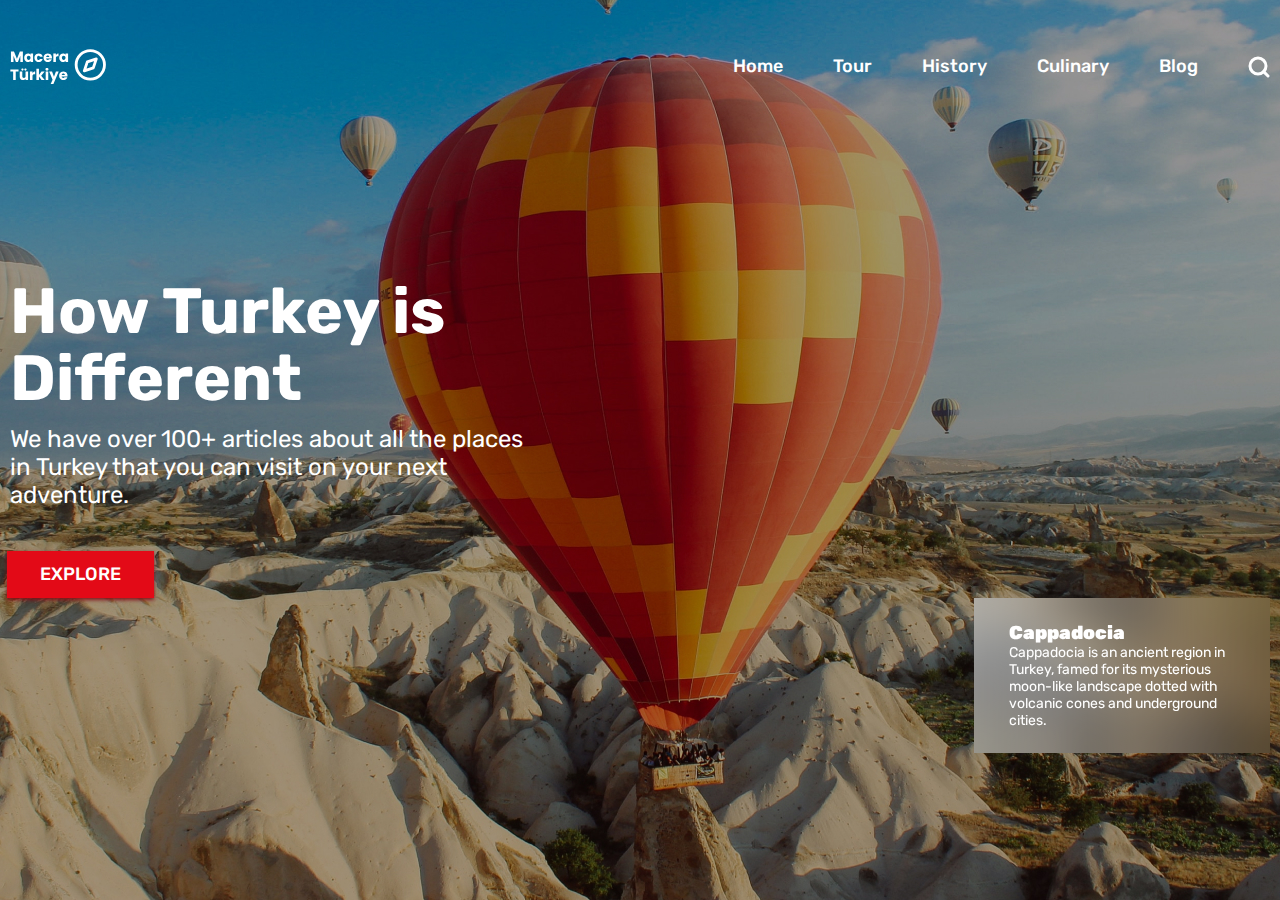
==== index.html @ 491cbb44 "Add files via upload" ====
<!DOCTYPE html>
<html lang="en">

<head>
    <meta charset="UTF-8">
    <meta name="viewport" content="width=device-width, initial-scale=1.0">
    <meta http-equiv="X-UA-Compatible" content="ie=edge">
    <link rel="preconnect" href="https://fonts.googleapis.com">
    <link rel="preconnect" href="https://fonts.gstatic.com" crossorigin>
    <link href="https://fonts.googleapis.com/css2?family=Rubik:wght@400;500&display=swap" rel="stylesheet">
    <title>Turkey</title>
    <link rel="stylesheet" href="css/reset.css">
    <link rel="stylesheet" href="css/slick.css">
    <link rel="stylesheet" href="css/jquery.fancybox.css">
    <link rel="stylesheet" href="css/style.css">
</head>

<body>
    <div class="container">
        <header class="page__menu">
            <div class="menu__logo">
                <a href="#"><img class="logo__menu" src="./images/header/1.svg" alt="logo"></a>
            </div>
            <div class="box__menu">
                <nav class="menu__nav">
                    <ul class="nav__menu">
                        <li class="nav__link"><a class="nav__links" href="#">Home</a></li>
                        <li class="nav__link"><a class="nav__links" href="#">Tour</a></li>
                        <li class="nav__link"><a class="nav__links" href="#">History</a></li>
                        <li class="nav__link"><a class="nav__links" href="#">Culinary</a></li>
                        <li class="nav__link"><a class="nav__links" href="#">Blog</a></li>
                    </ul>
                </nav>
                <div class="menu__source">
                    <a href="#"><img class="souche__img" src="./images/header/2.svg" alt="sourche"></a>
                </div>
            </div>
        </header>
        <section class="page__header-mini">
            <div class="mini__title">
                <h1 class="mini__title-title">
                    How Turkey is Different
                </h1>
            </div>
            <div class="mini__text">
                <p class="text__item">We have over 100+ articles about all the places in Turkey that you can visit on your next adventure.</p>
            </div>
            <div class="buttom__mini"><a class="buttom__link" href="#">EXPLORE</a></div>
        </section>
        <div class="page__history">
            <div class="box__history">
                <div class="pop">
                    <div class="history__title">Cappadocia</div>
                    <div class="history__text">Cappadocia is an ancient region in Turkey, famed for its mysterious moon-like landscape dotted with volcanic cones and underground cities.</div>
                </div>
            </div>
        </div>


    </div>

    <div class="hamburger"><span></span><span></span><span></span></div>

    <div class="menu__overlay ">
        <div class="menu__phone animate__animated">
            <ul class="nav__menu">
                <li class="nav__link"><a class="nav__links" href="#">Home</a></li>
                <li class="nav__link"><a class="nav__links" href="#">Tour</a></li>
                <li class="nav__link"><a class="nav__links" href="#">History</a></li>
                <li class="nav__link"><a class="nav__links" href="#">Culinary</a></li>
                <li class="nav__link"><a class="nav__links" href="#">Blog</a></li>
            </ul>
        </div>
    </div>

    <script src="https://ajax.googleapis.com/ajax/libs/jquery/3.4.1/jquery.min.js"></script>
    <script src="js/slick.min.js"></script>
    <script src="js/jquery.fancybox.min.js"></script>
    <script src="./js/script.js"></script>
    <script src="js/main.js"></script>
</body>

</html>
---- css/style.css ----
*,
 *::after,
 *::before {
     box-sizing: border-box;
 }
 
 html {
     background: url(/images/bg/bg.jpg);
     ;
     background-repeat: no-repeat;
     background-size: cover;
     scroll-behavior: smooth;
     background-position: center center;
     background-attachment: fixed;
 }
 
 ul {
     margin: 0;
     padding: 0;
     list-style: none;
 }
 
 li {
     padding-left: 0;
 }
 
 a {
     text-decoration: none;
     color: inherit;
 }
 
 p {
     margin: 0;
 }
 
 body {
     font-family: 'Rubik', sans-serif;
 }
 /* -----------header----------------------- */
 
 .container {
     max-width: 1340px;
     padding: 0 10px;
     margin: 0 auto;
 }
 
 .page__menu {
     display: flex;
     justify-content: space-between;
     padding-top: 48px;
     align-items: center;
     flex-wrap: wrap;
 }
 
 .menu__logo {
     flex: none;
 }
 
 .logo__menu {}
 
 .menu__nav {}
 
 .nav__menu {
     display: flex;
     gap: 50px;
     flex-wrap: wrap;
 }
 
 .nav__link {
     font-weight: 500;
     font-size: 18px;
     line-height: 21px;
     color: #FFFFFF;
 }
 
 .nav__links {
     border-bottom: 2px solid transparent;
     transition: all 0.3s;
 }
 
 .nav__links:hover {
     border-bottom: 3px solid red;
 }
 
 .menu__source {}
 
 .souche__img {}
 
 .box__menu {
     display: flex;
     gap: 50px;
 }
 /* --------------mini----------------- */
 
 .page__header-mini {
     padding-top: 190px;
 }
 
 .mini__title {}
 
 .mini__title-title {
     font-weight: 700;
     font-size: 64px;
     line-height: 67px;
     color: #FFFFFF;
     max-width: 560px;
 }
 
 .mini__text {
     padding-top: 13px;
     padding-bottom: 42px;
 }
 
 .text__item {
     font-weight: 400;
     font-size: 24px;
     line-height: 28px;
     color: #FFFFFF;
     max-width: 527px;
 }
 
 .buttom__mini {
     display: flex;
     flex-direction: row;
     justify-content: center;
     align-items: center;
     gap: 10px;
     max-width: 141px;
 }
 
 .buttom__link {
     background-color: #E30A17;
     box-shadow: 0px 2px 4px #831219;
     padding: 10px 33px;
     font-weight: 500;
     font-size: 18px;
     line-height: 27px;
     color: #FFFFFF;
     flex: none;
     order: 0;
     flex-grow: 0;
     transition: all 0.3s;
 }
 
 .buttom__link:hover {
     /* color: #E30A17; */
     background-color: transparent;
 }
 /* --------------history----------------------- */
 
 .page__history {
     display: flex;
     justify-content: right;
 }
 
 .box__history {
     max-width: 296px;
     background: linear-gradient(90.44deg, rgba(255, 255, 255, 0.5) -3.55%, rgba(255, 255, 255, 0) 120.14%);
     backdrop-filter: blur(23.4074px)
 }
 
 .history__title {
     font-weight: 900;
     font-size: 18.7259px;
     line-height: 22px;
     color: #FFFFFF;
 }
 
 .history__text {
     font-weight: 400;
     font-size: 14px;
     line-height: 17px;
     color: #FFFFFF;
 }
 
 .history__buttom {
     display: flex;
     justify-content: right;
 }
 
 .history__buttoms {
     max-width: 296px;
     background: #E30A17;
     padding-right: 61px;
     padding-left: 153px;
     padding-top: 19px;
     padding-bottom: 19px;
     font-weight: 500;
     font-size: 14.0444px;
     line-height: 17px;
     color: #FFFFFF;
 }
 
 .history__left {}
 
 .pop {
     padding: 24px 35px;
 }
 
 .hamburger {
     display: none;
     flex-direction: column;
     position: fixed;
     right: 54px;
     top: 57px;
     z-index: 2000;
 }
 
 .hamburger span {
     height: 3px;
     width: 30px;
     border-radius: 5px;
     display: block;
     background-color: #000;
     margin-bottom: 5px;
     transition: all 0.4s;
 }
 
 .hamburger.hamburger-active {
     display: flex;
 }
 
 .hamburger span:last-child {
     margin-bottom: 0;
 }
 
 .hamburger.hamburger-active span:first-child {
     transform: rotateZ(45deg) translateY(6px);
 }
 
 .hamburger.hamburger-active span:last-child {
     transform: rotateZ(-45deg) translateY(-5px);
 }
 
 .hamburger.hamburger-active span:nth-child(2) {
     display: none;
 }
 
 .menu__overlay {
     display: block;
     position: fixed;
     left: -100%;
     top: 0;
     height: 100vh;
     width: 100vw;
     background-color: rgba(0, 0, 0, .6);
     z-index: 0;
     transition: all 1s;
 }
 
 .menu__phone {
     width: 40%;
     height: 100vh;
     background-color: rgba(0, 0, 0, .9);
     z-index: 1000;
     padding: 40px;
 }
 
 .menu__phone>ul {
     display: flex;
     flex-direction: column;
     align-items: flex-start;
     justify-content: center;
     color: #fff;
 }
 
 @media (max-width: 490px) {
     .mini__title-title {
         font-size: 30px;
     }
     .page__header-mini {
         padding-bottom: 100px;
         padding-top: 50px;
     }
 }
 
 @media (max-width: 768px) {
     .nav__menu {
         display: none;
     }
     .hamburger {
         display: flex;
     }
 }
 
 @media (max-width: 325px) {
     .menu__overlay {
         width: 100%;
         height: 100%;
     }
     .menu__phone {
         width: 50%;
         height: 100%;
     }
 }
 
 .menu__overlay.menu-active {
     /* display: block; */
     left: 0;
 }
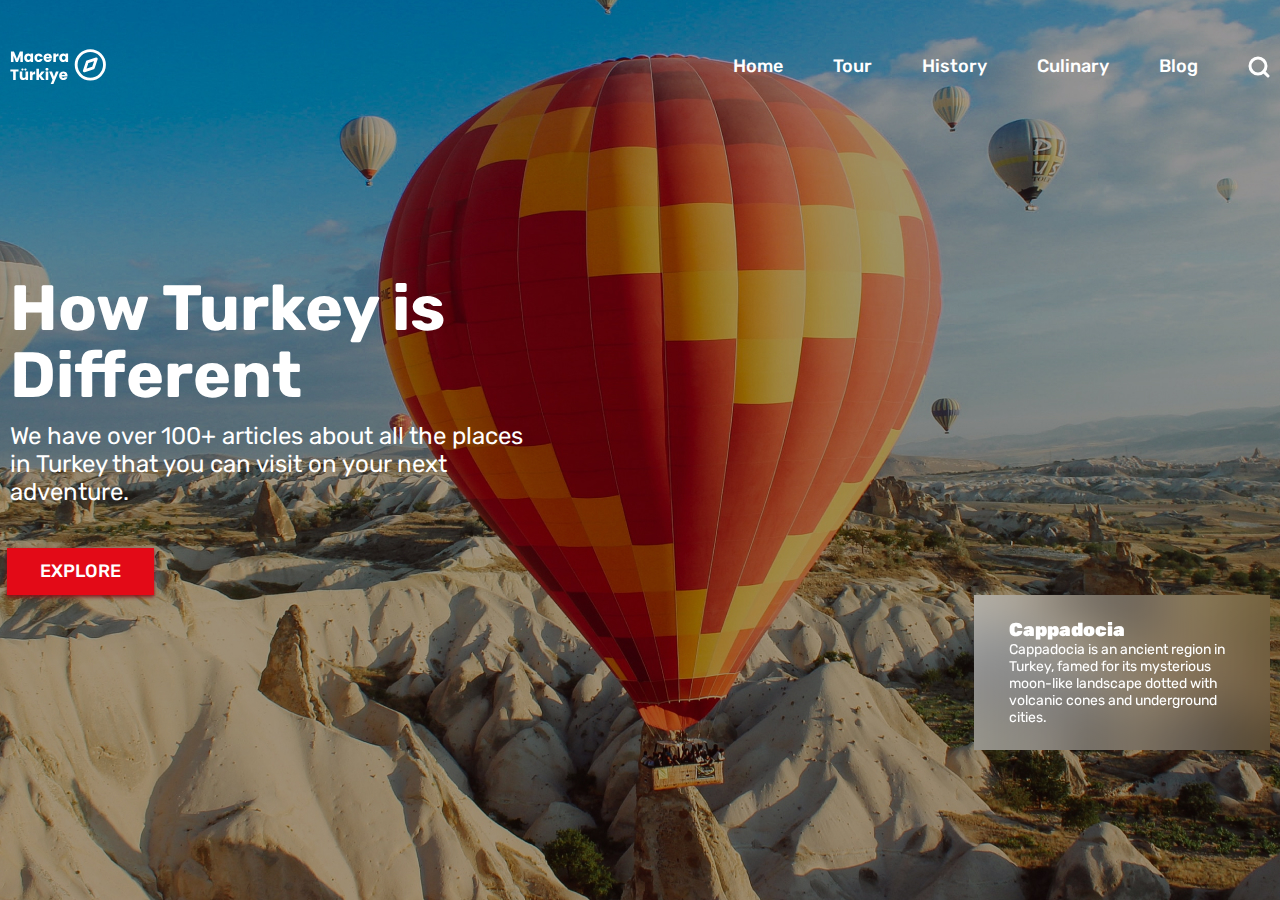
==== commit eb7ff47d: "easy" ====
--- a/index.html
+++ b/index.html
@@ -1,83 +1,82 @@
-<!DOCTYPE html>
-<html lang="en">
-
-<head>
-    <meta charset="UTF-8">
-    <meta name="viewport" content="width=device-width, initial-scale=1.0">
-    <meta http-equiv="X-UA-Compatible" content="ie=edge">
-    <link rel="preconnect" href="https://fonts.googleapis.com">
-    <link rel="preconnect" href="https://fonts.gstatic.com" crossorigin>
-    <link href="https://fonts.googleapis.com/css2?family=Rubik:wght@400;500&display=swap" rel="stylesheet">
-    <title>Turkey</title>
-    <link rel="stylesheet" href="css/reset.css">
-    <link rel="stylesheet" href="css/slick.css">
-    <link rel="stylesheet" href="css/jquery.fancybox.css">
-    <link rel="stylesheet" href="css/style.css">
-</head>
-
-<body>
-    <div class="container">
-        <header class="page__menu">
-            <div class="menu__logo">
-                <a href="#"><img class="logo__menu" src="./images/header/1.svg" alt="logo"></a>
-            </div>
-            <div class="box__menu">
-                <nav class="menu__nav">
-                    <ul class="nav__menu">
-                        <li class="nav__link"><a class="nav__links" href="#">Home</a></li>
-                        <li class="nav__link"><a class="nav__links" href="#">Tour</a></li>
-                        <li class="nav__link"><a class="nav__links" href="#">History</a></li>
-                        <li class="nav__link"><a class="nav__links" href="#">Culinary</a></li>
-                        <li class="nav__link"><a class="nav__links" href="#">Blog</a></li>
-                    </ul>
-                </nav>
-                <div class="menu__source">
-                    <a href="#"><img class="souche__img" src="./images/header/2.svg" alt="sourche"></a>
-                </div>
-            </div>
-        </header>
-        <section class="page__header-mini">
-            <div class="mini__title">
-                <h1 class="mini__title-title">
-                    How Turkey is Different
-                </h1>
-            </div>
-            <div class="mini__text">
-                <p class="text__item">We have over 100+ articles about all the places in Turkey that you can visit on your next adventure.</p>
-            </div>
-            <div class="buttom__mini"><a class="buttom__link" href="#">EXPLORE</a></div>
-        </section>
-        <div class="page__history">
-            <div class="box__history">
-                <div class="pop">
-                    <div class="history__title">Cappadocia</div>
-                    <div class="history__text">Cappadocia is an ancient region in Turkey, famed for its mysterious moon-like landscape dotted with volcanic cones and underground cities.</div>
-                </div>
-            </div>
-        </div>
-
-
-    </div>
-
-    <div class="hamburger"><span></span><span></span><span></span></div>
-
-    <div class="menu__overlay ">
-        <div class="menu__phone animate__animated">
-            <ul class="nav__menu">
-                <li class="nav__link"><a class="nav__links" href="#">Home</a></li>
-                <li class="nav__link"><a class="nav__links" href="#">Tour</a></li>
-                <li class="nav__link"><a class="nav__links" href="#">History</a></li>
-                <li class="nav__link"><a class="nav__links" href="#">Culinary</a></li>
-                <li class="nav__link"><a class="nav__links" href="#">Blog</a></li>
-            </ul>
-        </div>
-    </div>
-
-    <script src="https://ajax.googleapis.com/ajax/libs/jquery/3.4.1/jquery.min.js"></script>
-    <script src="js/slick.min.js"></script>
-    <script src="js/jquery.fancybox.min.js"></script>
-    <script src="./js/script.js"></script>
-    <script src="js/main.js"></script>
-</body>
-
+<html lang="en">
+
+<head>
+    <meta charset="UTF-8">
+    <meta name="viewport" content="width=device-width, initial-scale=1.0">
+    <meta http-equiv="X-UA-Compatible" content="ie=edge">
+    <link rel="preconnect" href="https://fonts.googleapis.com">
+    <link rel="preconnect" href="https://fonts.gstatic.com" crossorigin>
+    <link href="https://fonts.googleapis.com/css2?family=Rubik:wght@400;500&display=swap" rel="stylesheet">
+    <title>Turkey</title>
+    <link rel="stylesheet" href="css/reset.css">
+    <link rel="stylesheet" href="css/slick.css">
+    <link rel="stylesheet" href="css/jquery.fancybox.css">
+    <link rel="stylesheet" href="./css/style.css">
+</head>
+
+<body>
+    <div class="container">
+        <header class="page__menu">
+            <div class="menu__logo">
+                <a href="#"><img class="logo__menu" src="./images/header/1.svg" alt="logo"></a>
+            </div>
+            <div class="box__menu">
+                <nav class="menu__nav">
+                    <ul class="nav__menu">
+                        <li class="nav__link"><a class="nav__links" href="#">Home</a></li>
+                        <li class="nav__link"><a class="nav__links" href="#">Tour</a></li>
+                        <li class="nav__link"><a class="nav__links" href="#">History</a></li>
+                        <li class="nav__link"><a class="nav__links" href="#">Culinary</a></li>
+                        <li class="nav__link"><a class="nav__links" href="#">Blog</a></li>
+                    </ul>
+                </nav>
+                <div class="menu__source">
+                    <a href="#"><img class="souche__img" src="./images/header/2.svg" alt="sourche"></a>
+                </div>
+            </div>
+        </header>
+        <section class="page__header-mini">
+            <div class="mini__title">
+                <h1 class="mini__title-title">
+                    How Turkey is Different
+                </h1>
+            </div>
+            <div class="mini__text">
+                <p class="text__item">We have over 100+ articles about all the places in Turkey that you can visit on your next adventure.</p>
+            </div>
+            <div class="buttom__mini"><a class="buttom__link" href="#">EXPLORE</a></div>
+        </section>
+        <div class="page__history">
+            <div class="box__history">
+                <div class="pop">
+                    <div class="history__title">Cappadocia</div>
+                    <div class="history__text">Cappadocia is an ancient region in Turkey, famed for its mysterious moon-like landscape dotted with volcanic cones and underground cities.</div>
+                </div>
+            </div>
+        </div>
+
+
+    </div>
+
+    <div class="hamburger"><span></span><span></span><span></span></div>
+
+    <div class="menu__overlay ">
+        <div class="menu__phone animate__animated">
+            <ul class="nav__menu">
+                <li class="nav__link"><a class="nav__links" href="#">Home</a></li>
+                <li class="nav__link"><a class="nav__links" href="#">Tour</a></li>
+                <li class="nav__link"><a class="nav__links" href="#">History</a></li>
+                <li class="nav__link"><a class="nav__links" href="#">Culinary</a></li>
+                <li class="nav__link"><a class="nav__links" href="#">Blog</a></li>
+            </ul>
+        </div>
+    </div>
+
+    <script src="https://ajax.googleapis.com/ajax/libs/jquery/3.4.1/jquery.min.js"></script>
+    <script src="js/slick.min.js"></script>
+    <script src="js/jquery.fancybox.min.js"></script>
+    <script src="./js/script.js"></script>
+    <script src="js/main.js"></script>
+</body>
+
 </html>--- a/css/style.css
+++ b/css/style.css
@@ -1,300 +1,612 @@
- *,
- *::after,
- *::before {
-     box-sizing: border-box;
- }
- 
- html {
-     background: url(/images/bg/bg.jpg);
-     ;
-     background-repeat: no-repeat;
-     background-size: cover;
-     scroll-behavior: smooth;
-     background-position: center center;
-     background-attachment: fixed;
- }
- 
- ul {
-     margin: 0;
-     padding: 0;
-     list-style: none;
- }
- 
- li {
-     padding-left: 0;
- }
- 
- a {
-     text-decoration: none;
-     color: inherit;
- }
- 
- p {
-     margin: 0;
- }
- 
- body {
-     font-family: 'Rubik', sans-serif;
- }
- /* -----------header----------------------- */
- 
- .container {
-     max-width: 1340px;
-     padding: 0 10px;
-     margin: 0 auto;
- }
- 
- .page__menu {
-     display: flex;
-     justify-content: space-between;
-     padding-top: 48px;
-     align-items: center;
-     flex-wrap: wrap;
- }
- 
- .menu__logo {
-     flex: none;
- }
- 
- .logo__menu {}
- 
- .menu__nav {}
- 
- .nav__menu {
-     display: flex;
-     gap: 50px;
-     flex-wrap: wrap;
- }
- 
- .nav__link {
-     font-weight: 500;
-     font-size: 18px;
-     line-height: 21px;
-     color: #FFFFFF;
- }
- 
- .nav__links {
-     border-bottom: 2px solid transparent;
-     transition: all 0.3s;
- }
- 
- .nav__links:hover {
-     border-bottom: 3px solid red;
- }
- 
- .menu__source {}
- 
- .souche__img {}
- 
- .box__menu {
-     display: flex;
-     gap: 50px;
- }
- /* --------------mini----------------- */
- 
- .page__header-mini {
-     padding-top: 190px;
- }
- 
- .mini__title {}
- 
- .mini__title-title {
-     font-weight: 700;
-     font-size: 64px;
-     line-height: 67px;
-     color: #FFFFFF;
-     max-width: 560px;
- }
- 
- .mini__text {
-     padding-top: 13px;
-     padding-bottom: 42px;
- }
- 
- .text__item {
-     font-weight: 400;
-     font-size: 24px;
-     line-height: 28px;
-     color: #FFFFFF;
-     max-width: 527px;
- }
- 
- .buttom__mini {
-     display: flex;
-     flex-direction: row;
-     justify-content: center;
-     align-items: center;
-     gap: 10px;
-     max-width: 141px;
- }
- 
- .buttom__link {
-     background-color: #E30A17;
-     box-shadow: 0px 2px 4px #831219;
-     padding: 10px 33px;
-     font-weight: 500;
-     font-size: 18px;
-     line-height: 27px;
-     color: #FFFFFF;
-     flex: none;
-     order: 0;
-     flex-grow: 0;
-     transition: all 0.3s;
- }
- 
- .buttom__link:hover {
-     /* color: #E30A17; */
-     background-color: transparent;
- }
- /* --------------history----------------------- */
- 
- .page__history {
-     display: flex;
-     justify-content: right;
- }
- 
- .box__history {
-     max-width: 296px;
-     background: linear-gradient(90.44deg, rgba(255, 255, 255, 0.5) -3.55%, rgba(255, 255, 255, 0) 120.14%);
-     backdrop-filter: blur(23.4074px)
- }
- 
- .history__title {
-     font-weight: 900;
-     font-size: 18.7259px;
-     line-height: 22px;
-     color: #FFFFFF;
- }
- 
- .history__text {
-     font-weight: 400;
-     font-size: 14px;
-     line-height: 17px;
-     color: #FFFFFF;
- }
- 
- .history__buttom {
-     display: flex;
-     justify-content: right;
- }
- 
- .history__buttoms {
-     max-width: 296px;
-     background: #E30A17;
-     padding-right: 61px;
-     padding-left: 153px;
-     padding-top: 19px;
-     padding-bottom: 19px;
-     font-weight: 500;
-     font-size: 14.0444px;
-     line-height: 17px;
-     color: #FFFFFF;
- }
- 
- .history__left {}
- 
- .pop {
-     padding: 24px 35px;
- }
- 
- .hamburger {
-     display: none;
-     flex-direction: column;
-     position: fixed;
-     right: 54px;
-     top: 57px;
-     z-index: 2000;
- }
- 
- .hamburger span {
-     height: 3px;
-     width: 30px;
-     border-radius: 5px;
-     display: block;
-     background-color: #000;
-     margin-bottom: 5px;
-     transition: all 0.4s;
- }
- 
- .hamburger.hamburger-active {
-     display: flex;
- }
- 
- .hamburger span:last-child {
-     margin-bottom: 0;
- }
- 
- .hamburger.hamburger-active span:first-child {
-     transform: rotateZ(45deg) translateY(6px);
- }
- 
- .hamburger.hamburger-active span:last-child {
-     transform: rotateZ(-45deg) translateY(-5px);
- }
- 
- .hamburger.hamburger-active span:nth-child(2) {
-     display: none;
- }
- 
- .menu__overlay {
-     display: block;
-     position: fixed;
-     left: -100%;
-     top: 0;
-     height: 100vh;
-     width: 100vw;
-     background-color: rgba(0, 0, 0, .6);
-     z-index: 0;
-     transition: all 1s;
- }
- 
- .menu__phone {
-     width: 40%;
-     height: 100vh;
-     background-color: rgba(0, 0, 0, .9);
-     z-index: 1000;
-     padding: 40px;
- }
- 
- .menu__phone>ul {
-     display: flex;
-     flex-direction: column;
-     align-items: flex-start;
-     justify-content: center;
-     color: #fff;
- }
- 
- @media (max-width: 490px) {
-     .mini__title-title {
-         font-size: 30px;
-     }
-     .page__header-mini {
-         padding-bottom: 100px;
-         padding-top: 50px;
-     }
- }
- 
- @media (max-width: 768px) {
-     .nav__menu {
-         display: none;
-     }
-     .hamburger {
-         display: flex;
-     }
- }
- 
- @media (max-width: 325px) {
-     .menu__overlay {
-         width: 100%;
-         height: 100%;
-     }
-     .menu__phone {
-         width: 50%;
-         height: 100%;
-     }
- }
- 
- .menu__overlay.menu-active {
-     /* display: block; */
-     left: 0;
- }+*,
+*::after,
+*::before {
+    box-sizing: border-box;
+}
+
+html {
+    background: url(./images/bg/bg.jpg);
+    ;
+    background-repeat: no-repeat;
+    background-size: cover;
+    scroll-behavior: smooth;
+    background-position: center center;
+    background-attachment: fixed;
+}
+
+ul {
+    margin: 0;
+    padding: 0;
+    list-style: none;
+}
+
+li {
+    padding-left: 0;
+}
+
+a {
+    text-decoration: none;
+    color: inherit;
+}
+
+p {
+    margin: 0;
+}
+
+body {
+    font-family: 'Rubik', sans-serif;
+}
+
+
+/* -----------header----------------------- */
+
+.container {
+    max-width: 1340px;
+    padding: 0 10px;
+    margin: 0 auto;
+}
+
+.page__menu {
+    display: flex;
+    justify-content: space-between;
+    padding-top: 48px;
+    align-items: center;
+    flex-wrap: wrap;
+}
+
+.menu__logo {
+    flex: none;
+}
+
+.logo__menu {}
+
+.menu__nav {}
+
+.nav__menu {
+    display: flex;
+    gap: 50px;
+    flex-wrap: wrap;
+}
+
+.nav__link {
+    font-weight: 500;
+    font-size: 18px;
+    line-height: 21px;
+    color: #FFFFFF;
+}
+
+.nav__links {
+    border-bottom: 2px solid transparent;
+    transition: all 0.3s;
+}
+
+.nav__links:hover {
+    border-bottom: 3px solid red;
+}
+
+.menu__source {}
+
+.souche__img {}
+
+.box__menu {
+    display: flex;
+    gap: 50px;
+}
+
+
+/* --------------mini----------------- */
+
+.page__header-mini {
+    padding-top: 190px;
+}
+
+.mini__title {}
+
+.mini__title-title {
+    font-weight: 700;
+    font-size: 64px;
+    line-height: 67px;
+    color: #FFFFFF;
+    max-width: 560px;
+}
+
+.mini__text {
+    padding-top: 13px;
+    padding-bottom: 42px;
+}
+
+.text__item {
+    font-weight: 400;
+    font-size: 24px;
+    line-height: 28px;
+    color: #FFFFFF;
+    max-width: 527px;
+}
+
+.buttom__mini {
+    display: flex;
+    flex-direction: row;
+    justify-content: center;
+    align-items: center;
+    gap: 10px;
+    max-width: 141px;
+}
+
+.buttom__link {
+    background-color: #E30A17;
+    box-shadow: 0px 2px 4px #831219;
+    padding: 10px 33px;
+    font-weight: 500;
+    font-size: 18px;
+    line-height: 27px;
+    color: #FFFFFF;
+    flex: none;
+    order: 0;
+    flex-grow: 0;
+    transition: all 0.3s;
+}
+
+.buttom__link:hover {
+    /* color: #E30A17; */
+    background-color: transparent;
+}
+
+
+/* --------------history----------------------- */
+
+.page__history {
+    display: flex;
+    justify-content: right;
+}
+
+.box__history {
+    max-width: 296px;
+    background: linear-gradient(90.44deg, rgba(255, 255, 255, 0.5) -3.55%, rgba(255, 255, 255, 0) 120.14%);
+    backdrop-filter: blur(23.4074px)
+}
+
+.history__title {
+    font-weight: 900;
+    font-size: 18.7259px;
+    line-height: 22px;
+    color: #FFFFFF;
+}
+
+.history__text {
+    font-weight: 400;
+    font-size: 14px;
+    line-height: 17px;
+    color: #FFFFFF;
+}
+
+.history__buttom {
+    display: flex;
+    justify-content: right;
+}
+
+.history__buttoms {
+    max-width: 296px;
+    background: #E30A17;
+    padding-right: 61px;
+    padding-left: 153px;
+    padding-top: 19px;
+    padding-bottom: 19px;
+    font-weight: 500;
+    font-size: 14.0444px;
+    line-height: 17px;
+    color: #FFFFFF;
+}
+
+.history__left {}
+
+.pop {
+    padding: 24px 35px;
+}
+
+.hamburger {
+    display: none;
+    flex-direction: column;
+    position: fixed;
+    right: 54px;
+    top: 57px;
+    z-index: 2000;
+}
+
+.hamburger span {
+    height: 3px;
+    width: 30px;
+    border-radius: 5px;
+    display: block;
+    background-color: #000;
+    margin-bottom: 5px;
+    transition: all 0.4s;
+}
+
+.hamburger.hamburger-active {
+    display: flex;
+}
+
+.hamburger span:last-child {
+    margin-bottom: 0;
+}
+
+.hamburger.hamburger-active span:first-child {
+    transform: rotateZ(45deg) translateY(6px);
+}
+
+.hamburger.hamburger-active span:last-child {
+    transform: rotateZ(-45deg) translateY(-5px);
+}
+
+.hamburger.hamburger-active span:nth-child(2) {
+    display: none;
+}
+
+.menu__overlay {
+    display: block;
+    position: fixed;
+    left: -100%;
+    top: 0;
+    height: 100vh;
+    width: 100vw;
+    background-color: rgba(0, 0, 0, .6);
+    z-index: 0;
+    transition: all 1s;
+}
+
+.menu__phone {
+    width: 40%;
+    height: 100vh;
+    background-color: rgba(0, 0, 0, .9);
+    z-index: 1000;
+    padding: 40px;
+}
+
+.menu__phone>ul {
+    display: flex;
+    flex-direction: column;
+    align-items: flex-start;
+    justify-content: center;
+    color: #fff;
+}
+
+@media (max-width: 490px) {
+    .mini__title-title {
+        font-size: 30px;
+    }
+    .page__header-mini {
+        padding-bottom: 100px;
+        padding-top: 50px;
+    }
+}
+
+@media (max-width: 768px) {
+    .nav__menu {
+        display: none;
+    }
+    .hamburger {
+        display: flex;
+    }
+}
+
+@media (max-width: 325px) {
+    .menu__overlay {
+        width: 100%;
+        height: 100%;
+    }
+    .menu__phone {
+        width: 50%;
+        height: 100%;
+    }
+}
+
+.menu__overlay.menu-active {
+    /* display: block; */
+    left: 0;
+}
+
+*,
+*::after,
+*::before {
+    box-sizing: border-box;
+}
+
+html {
+    background: url(../images/bg/bg.jpg);
+    background-repeat: no-repeat;
+    background-size: cover;
+    scroll-behavior: smooth;
+    background-position: center center;
+    background-attachment: fixed;
+}
+
+ul {
+    margin: 0;
+    padding: 0;
+    list-style: none;
+}
+
+li {
+    padding-left: 0;
+}
+
+a {
+    text-decoration: none;
+    color: inherit;
+}
+
+p {
+    margin: 0;
+}
+
+body {
+    font-family: 'Rubik', sans-serif;
+}
+
+
+/* -----------header----------------------- */
+
+.container {
+    max-width: 1340px;
+    padding: 0 10px;
+    margin: 0 auto;
+}
+
+.page__menu {
+    display: flex;
+    justify-content: space-between;
+    padding-top: 48px;
+    align-items: center;
+    flex-wrap: wrap;
+}
+
+.menu__logo {
+    flex: none;
+}
+
+.logo__menu {}
+
+.menu__nav {}
+
+.nav__menu {
+    display: flex;
+    gap: 50px;
+    flex-wrap: wrap;
+}
+
+.nav__link {
+    font-weight: 500;
+    font-size: 18px;
+    line-height: 21px;
+    color: #FFFFFF;
+}
+
+.nav__links {
+    border-bottom: 2px solid transparent;
+    transition: all 0.3s;
+}
+
+.nav__links:hover {
+    border-bottom: 3px solid red;
+}
+
+.menu__source {}
+
+.souche__img {}
+
+.box__menu {
+    display: flex;
+    gap: 50px;
+}
+
+
+/* --------------mini----------------- */
+
+.page__header-mini {
+    padding-top: 190px;
+}
+
+.mini__title {}
+
+.mini__title-title {
+    font-weight: 700;
+    font-size: 64px;
+    line-height: 67px;
+    color: #FFFFFF;
+    max-width: 560px;
+}
+
+.mini__text {
+    padding-top: 13px;
+    padding-bottom: 42px;
+}
+
+.text__item {
+    font-weight: 400;
+    font-size: 24px;
+    line-height: 28px;
+    color: #FFFFFF;
+    max-width: 527px;
+}
+
+.buttom__mini {
+    display: flex;
+    flex-direction: row;
+    justify-content: center;
+    align-items: center;
+    gap: 10px;
+    max-width: 141px;
+}
+
+.buttom__link {
+    background-color: #E30A17;
+    box-shadow: 0px 2px 4px #831219;
+    padding: 10px 33px;
+    font-weight: 500;
+    font-size: 18px;
+    line-height: 27px;
+    color: #FFFFFF;
+    flex: none;
+    order: 0;
+    flex-grow: 0;
+    transition: all 0.3s;
+}
+
+.buttom__link:hover {
+    /* color: #E30A17; */
+    background-color: transparent;
+}
+
+
+/* --------------history----------------------- */
+
+.page__history {
+    display: flex;
+    justify-content: right;
+}
+
+.box__history {
+    max-width: 296px;
+    background: linear-gradient(90.44deg, rgba(255, 255, 255, 0.5) -3.55%, rgba(255, 255, 255, 0) 120.14%);
+    backdrop-filter: blur(23.4074px)
+}
+
+.history__title {
+    font-weight: 900;
+    font-size: 18.7259px;
+    line-height: 22px;
+    color: #FFFFFF;
+}
+
+.history__text {
+    font-weight: 400;
+    font-size: 14px;
+    line-height: 17px;
+    color: #FFFFFF;
+}
+
+.history__buttom {
+    display: flex;
+    justify-content: right;
+}
+
+.history__buttoms {
+    max-width: 296px;
+    background: #E30A17;
+    padding-right: 61px;
+    padding-left: 153px;
+    padding-top: 19px;
+    padding-bottom: 19px;
+    font-weight: 500;
+    font-size: 14.0444px;
+    line-height: 17px;
+    color: #FFFFFF;
+}
+
+.history__left {}
+
+.pop {
+    padding: 24px 35px;
+}
+
+.hamburger {
+    display: none;
+    flex-direction: column;
+    position: fixed;
+    right: 54px;
+    top: 57px;
+    z-index: 2000;
+}
+
+.hamburger span {
+    height: 3px;
+    width: 30px;
+    border-radius: 5px;
+    display: block;
+    background-color: #000;
+    margin-bottom: 5px;
+    transition: all 0.4s;
+}
+
+.hamburger.hamburger-active {
+    display: flex;
+}
+
+.hamburger span:last-child {
+    margin-bottom: 0;
+}
+
+.hamburger.hamburger-active span:first-child {
+    transform: rotateZ(45deg) translateY(6px);
+}
+
+.hamburger.hamburger-active span:last-child {
+    transform: rotateZ(-45deg) translateY(-5px);
+}
+
+.hamburger.hamburger-active span:nth-child(2) {
+    display: none;
+}
+
+.menu__overlay {
+    display: block;
+    position: fixed;
+    left: -150%;
+    top: 0;
+    height: 100vh;
+    width: 100vw;
+    background-color: rgba(0, 0, 0, .6);
+    z-index: 0;
+    transition: all 1s;
+}
+
+.menu__phone {
+    width: 40%;
+    height: 100vh;
+    background-color: rgba(0, 0, 0, .9);
+    z-index: 1000;
+    padding: 40px;
+}
+
+.menu__phone>ul {
+    display: flex;
+    flex-direction: column;
+    align-items: flex-start;
+    justify-content: center;
+    color: #fff;
+}
+
+@media (max-width: 490px) {
+    .mini__title-title {
+        font-size: 30px;
+    }
+    .page__header-mini {
+        padding-bottom: 100px;
+        padding-top: 50px;
+    }
+}
+
+@media (max-width: 768px) {
+    .nav__menu {
+        display: none;
+    }
+    .hamburger {
+        display: flex;
+    }
+}
+
+@media (max-width: 325px) {
+    .menu__overlay {
+        width: 100%;
+        height: 100%;
+    }
+    .menu__phone {
+        width: 50%;
+        height: 100%;
+    }
+}
+
+.menu__overlay.menu-active {
+    /* display: block; */
+    left: 0;
+}